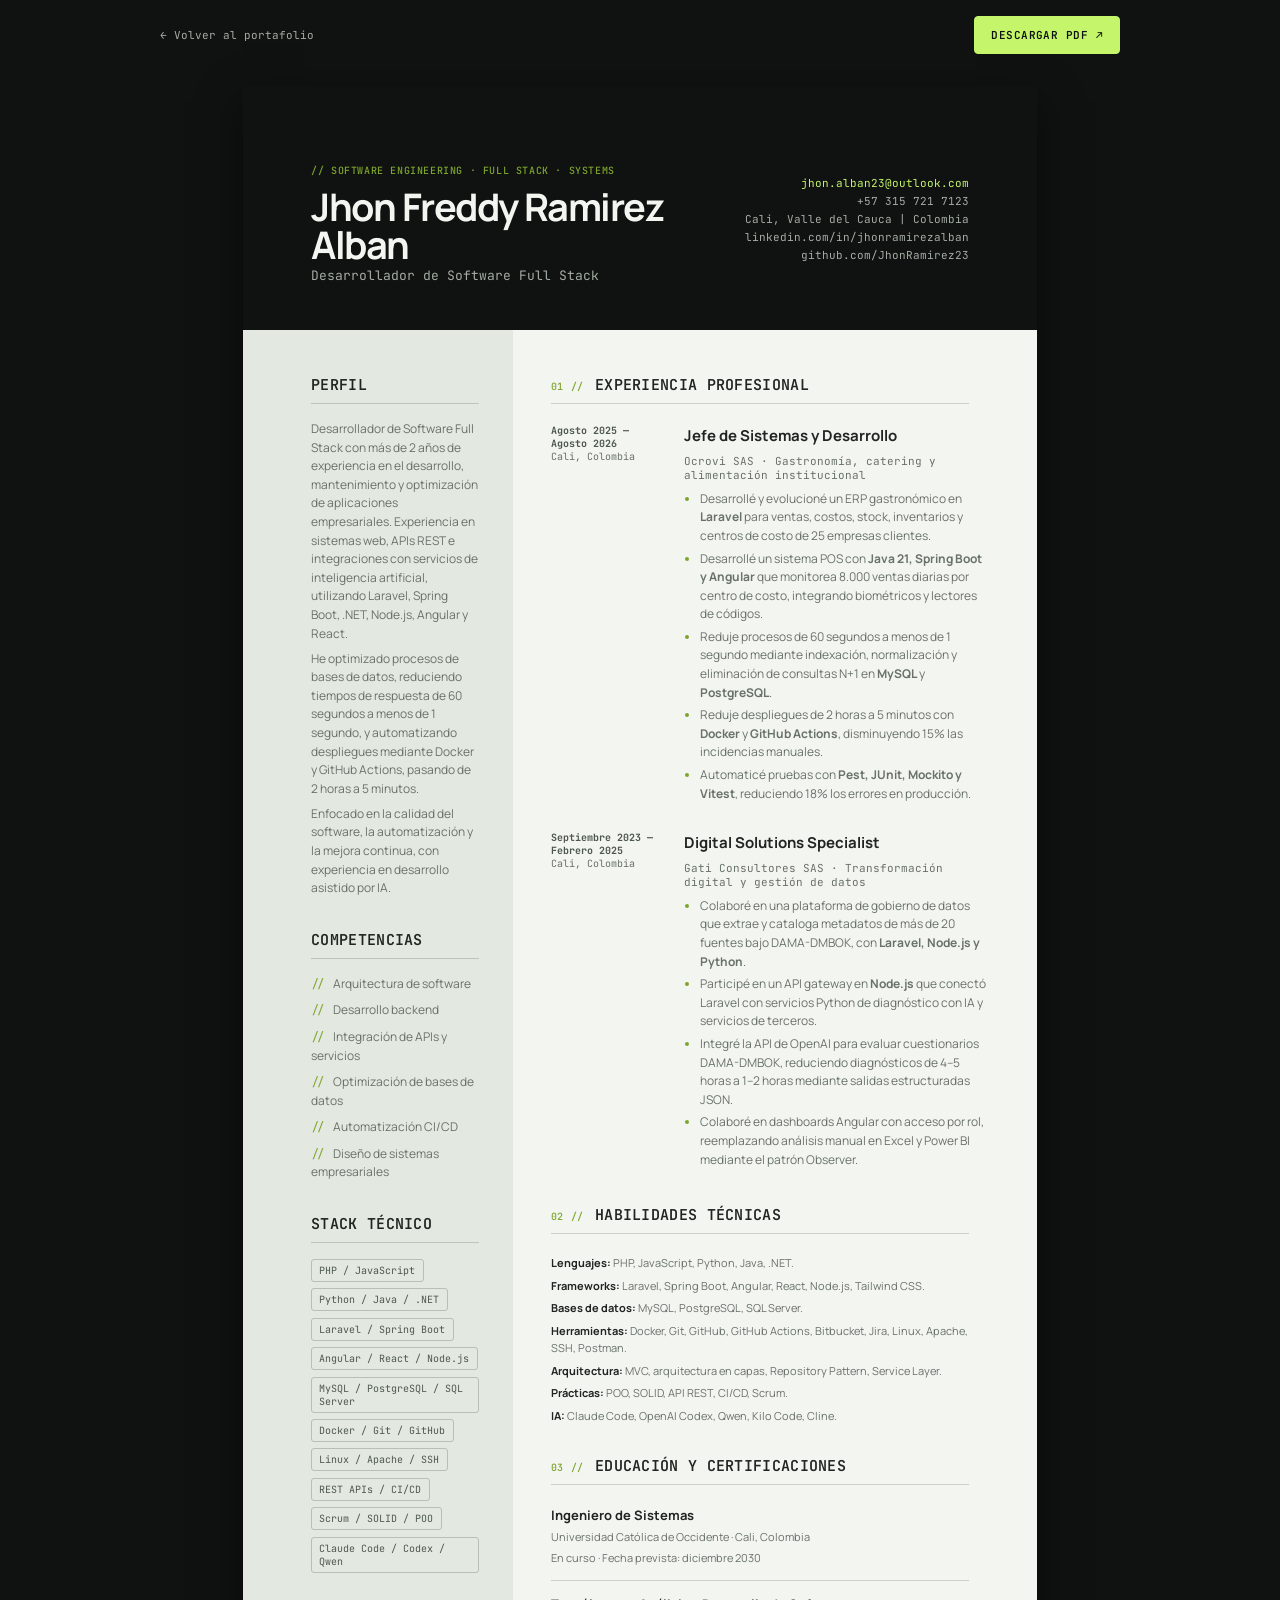
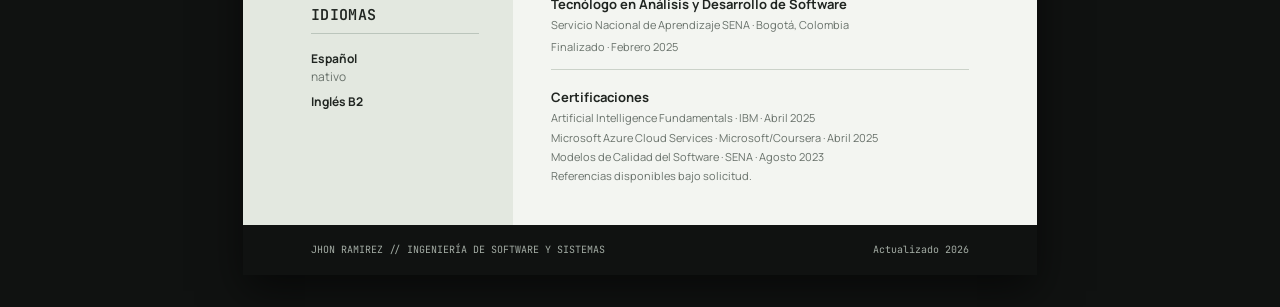
==== hv/index.html @ 140bf8d4 "feature: carga de los archivos con el perfil organizado" ====
<!doctype html>
<html lang="es">
<head>
  <meta charset="utf-8">
  <meta name="viewport" content="width=device-width, initial-scale=1">
  <meta name="description" content="Hoja de vida de Jhon Ramirez, desarrollador de software y especialista backend.">
  <title>Jhon Freddy Ramirez Alban // Hoja de vida</title>
  <link rel="preconnect" href="https://fonts.googleapis.com">
  <link rel="preconnect" href="https://fonts.gstatic.com" crossorigin>
  <link href="https://fonts.googleapis.com/css2?family=JetBrains+Mono:wght@400;500;600&family=Manrope:wght@400;500;600;700&display=swap" rel="stylesheet">
  <link rel="stylesheet" href="./style.css">
</head>
<body>
  <div class="print-toolbar" role="toolbar" aria-label="Acciones de documento">
    <a href="../index.html">← Volver al portafolio</a>
    <button id="print-cv" type="button">Descargar PDF <span aria-hidden="true">↗</span></button>
  </div>

  <main class="resume" id="resume">
    <header class="resume__header">
      <div>
        <p class="eyebrow">// SOFTWARE ENGINEERING · FULL STACK · SYSTEMS</p>
        <h1>Jhon Freddy Ramirez Alban</h1>
        <p class="role">Desarrollador de Software Full Stack</p>
      </div>
      <div class="contact-block">
        <a href="mailto:jhon.alban23@outlook.com">jhon.alban23@outlook.com</a>
        <a href="tel:+573157217123">+57 315 721 7123</a>
        <span>Cali, Valle del Cauca | Colombia</span>
        <a href="https://www.linkedin.com/in/jhonramirezalban" target="_blank" rel="noopener noreferrer">linkedin.com/in/jhonramirezalban</a>
        <a href="https://github.com/JhonRamirez23" target="_blank" rel="noopener noreferrer">github.com/JhonRamirez23</a>
      </div>
    </header>

    <div class="resume__body">
      <aside class="resume__rail">
        <section class="resume-section">
          <h2>Perfil</h2>
          <p>Desarrollador de Software Full Stack con más de 2 años de experiencia en el desarrollo, mantenimiento y optimización de aplicaciones empresariales. Experiencia en sistemas web, APIs REST e integraciones con servicios de inteligencia artificial, utilizando Laravel, Spring Boot, .NET, Node.js, Angular y React.</p>
          <p>He optimizado procesos de bases de datos, reduciendo tiempos de respuesta de 60 segundos a menos de 1 segundo, y automatizando despliegues mediante Docker y GitHub Actions, pasando de 2 horas a 5 minutos.</p>
          <p>Enfocado en la calidad del software, la automatización y la mejora continua, con experiencia en desarrollo asistido por IA.</p>
        </section>
        <section class="resume-section">
          <h2>Competencias</h2>
          <ul class="skill-list">
            <li>Arquitectura de software</li>
            <li>Desarrollo backend</li>
            <li>Integración de APIs y servicios</li>
            <li>Optimización de bases de datos</li>
            <li>Automatización CI/CD</li>
            <li>Diseño de sistemas empresariales</li>
          </ul>
        </section>
        <section class="resume-section">
          <h2>Stack técnico</h2>
          <div class="stack"><span>PHP / JavaScript</span><span>Python / Java / .NET</span><span>Laravel / Spring Boot</span><span>Angular / React / Node.js</span><span>MySQL / PostgreSQL / SQL Server</span><span>Docker / Git / GitHub</span><span>Linux / Apache / SSH</span><span>REST APIs / CI/CD</span><span>Scrum / SOLID / POO</span><span>Claude Code / Codex / Qwen</span></div>
        </section>
        <section class="resume-section">
          <h2>Idiomas</h2>
          <p><strong>Español</strong><br> nativo</p>
          <p><strong>Inglés B2</strong></p>
        </section>
      </aside>

      <div class="resume__content">
        <section class="resume-section">
          <div class="section-title"><span>01 //</span><h2>Experiencia profesional</h2></div>
          <article class="experience">
            <div class="experience__meta"><strong>Agosto 2025 — Agosto 2026</strong><span>Cali, Colombia</span></div>
            <div><h3>Jefe de Sistemas y Desarrollo</h3><p class="company">Ocrovi SAS · Gastronomía, catering y alimentación institucional</p><ul><li>Desarrollé y evolucioné un ERP gastronómico en <strong>Laravel</strong> para ventas, costos, stock, inventarios y centros de costo de 25 empresas clientes.</li><li>Desarrollé un sistema POS con <strong>Java 21, Spring Boot y Angular</strong> que monitorea 8.000 ventas diarias por centro de costo, integrando biométricos y lectores de códigos.</li><li>Reduje procesos de 60 segundos a menos de 1 segundo mediante indexación, normalización y eliminación de consultas N+1 en <strong>MySQL</strong> y <strong>PostgreSQL</strong>.</li><li>Reduje despliegues de 2 horas a 5 minutos con <strong>Docker</strong> y <strong>GitHub Actions</strong>, disminuyendo 15% las incidencias manuales.</li><li>Automaticé pruebas con <strong>Pest, JUnit, Mockito y Vitest</strong>, reduciendo 18% los errores en producción.</li></ul></div>
          </article>
          <article class="experience">
            <div class="experience__meta"><strong>Septiembre 2023 — Febrero 2025</strong><span>Cali, Colombia</span></div>
            <div><h3>Digital Solutions Specialist</h3><p class="company">Gati Consultores SAS · Transformación digital y gestión de datos</p><ul><li>Colaboré en una plataforma de gobierno de datos que extrae y cataloga metadatos de más de 20 fuentes bajo DAMA-DMBOK, con <strong>Laravel, Node.js y Python</strong>.</li><li>Participé en un API gateway en <strong>Node.js</strong> que conectó Laravel con servicios Python de diagnóstico con IA y servicios de terceros.</li><li>Integré la API de OpenAI para evaluar cuestionarios DAMA-DMBOK, reduciendo diagnósticos de 4–5 horas a 1–2 horas mediante salidas estructuradas JSON.</li><li>Colaboré en dashboards Angular con acceso por rol, reemplazando análisis manual en Excel y Power BI mediante el patrón Observer.</li></ul></div>
          </article>
        </section>

        <section class="resume-section">
          <div class="section-title"><span>02 //</span><h2>Habilidades técnicas</h2></div>
          <div class="technical-list"><p><strong>Lenguajes:</strong> PHP, JavaScript, Python, Java, .NET.</p><p><strong>Frameworks:</strong> Laravel, Spring Boot, Angular, React, Node.js, Tailwind CSS.</p><p><strong>Bases de datos:</strong> MySQL, PostgreSQL, SQL Server.</p><p><strong>Herramientas:</strong> Docker, Git, GitHub, GitHub Actions, Bitbucket, Jira, Linux, Apache, SSH, Postman.</p><p><strong>Arquitectura:</strong> MVC, arquitectura en capas, Repository Pattern, Service Layer.</p><p><strong>Prácticas:</strong> POO, SOLID, API REST, CI/CD, Scrum.</p><p><strong>IA:</strong> Claude Code, OpenAI Codex, Qwen, Kilo Code, Cline.</p></div>
        </section>

        <section class="resume-section education">
          <div class="section-title"><span>03 //</span><h2>Educación y certificaciones</h2></div>
          <div class="education-item"><h3>Ingeniero de Sistemas</h3><p>Universidad Católica de Occidente · Cali, Colombia</p><span>En curso · Fecha prevista: diciembre 2030</span></div>
          <div class="education-item"><h3>Tecnólogo en Análisis y Desarrollo de Software</h3><p>Servicio Nacional de Aprendizaje SENA · Bogotá, Colombia</p><span>Finalizado · Febrero 2025</span></div>
          <div class="certifications"><h3>Certificaciones</h3><p>Artificial Intelligence Fundamentals · IBM · Abril 2025</p><p>Microsoft Azure Cloud Services · Microsoft/Coursera · Abril 2025</p><p>Modelos de Calidad del Software · SENA · Agosto 2023</p><p class="references">Referencias disponibles bajo solicitud.</p></div>
        </section>
      </div>
    </div>

    <footer class="resume__footer"><span>JHON RAMIREZ // INGENIERÍA DE SOFTWARE Y SISTEMAS</span><span>Actualizado 2026</span></footer>
  </main>
  <script src="./script.js"></script>
</body>
</html>
---- hv/style.css ----
:root {
  --bg: #101211;
  --paper: #f3f5f1;
  --ink: #202521;
  --muted: #68716a;
  --accent: #c4f56a;
  --line: #cbd2c9;
  --dark-line: #303630;
  --sans: "Manrope", sans-serif;
  --mono: "JetBrains Mono", monospace;
}
* {
  box-sizing: border-box;
}
html {
  background: var(--bg);
}
body {
  margin: 0;
  color: var(--ink);
  font: 13px/1.55 var(--sans);
}
a {
  color: inherit;
  text-decoration: none;
}
.print-toolbar {
  width: min(100% - 2rem, 960px);
  margin: 1rem auto;
  display: flex;
  justify-content: space-between;
  align-items: center;
  color: #a4ada5;
  font: 11px var(--mono);
}
.print-toolbar a:hover {
  color: var(--accent);
}
.print-toolbar button {
  padding: 0.7rem 1rem;
  border: 1px solid var(--accent);
  border-radius: 4px;
  background: var(--accent);
  color: #101211;
  cursor: pointer;
  font: 600 11px var(--mono);
  text-transform: uppercase;
  letter-spacing: 0.04em;
}
.resume {
  width: 210mm;
  min-height: 297mm;
  margin: 2rem auto;
  background: var(--paper);
  box-shadow: 0 16px 40px #0008;
}
.resume__header {
  display: flex;
  justify-content: space-between;
  gap: 2rem;
  padding: 18mm 18mm 12mm;
  background: var(--bg);
  color: var(--paper);
}
.eyebrow,
.section-title > span {
  color: #7da52d;
  font: 500 10px var(--mono);
  letter-spacing: 0.06em;
  text-transform: uppercase;
}
.resume h1 {
  margin: 0.5rem 0 0.25rem;
  font-size: 38px;
  line-height: 1;
  letter-spacing: -0.04em;
}
.role {
  margin: 0;
  color: #a4ada5;
  font: 13px var(--mono);
}
.contact-block {
  display: flex;
  flex-direction: column;
  align-items: flex-end;
  justify-content: center;
  gap: 0.25rem;
  color: #a4ada5;
  font: 11px var(--mono);
  text-align: right;
}
.contact-block a:first-child {
  color: var(--accent);
}
.resume__body {
  display: grid;
  grid-template-columns: 34% 66%;
}
.resume__rail {
  padding: 12mm 9mm 10mm 18mm;
  background: #e3e8e0;
}
.resume__content {
  padding: 12mm 18mm 10mm 10mm;
}
.resume-section {
  margin-bottom: 2rem;
}
.resume-section:last-child {
  margin-bottom: 0;
}
.resume-section h2 {
  margin: 0 0 1rem;
  color: var(--ink);
  font: 600 15px var(--mono);
  text-transform: uppercase;
  letter-spacing: 0.02em;
}
.resume__rail h2 {
  padding-bottom: 0.5rem;
  border-bottom: 1px solid #bbc5bc;
}
.resume-section p {
  margin: 0.4rem 0;
  color: var(--muted);
}
.skill-list {
  display: grid;
  gap: 0.5rem;
  padding: 0;
  margin: 0;
  list-style: none;
  color: var(--muted);
  font-size: 12px;
}
.skill-list li:before {
  content: "//";
  margin-right: 0.5rem;
  color: #7da52d;
  font-family: var(--mono);
}
.stack {
  display: flex;
  flex-wrap: wrap;
  gap: 0.4rem;
}
.stack span {
  padding: 0.25rem 0.45rem;
  border: 1px solid #b6c0b7;
  border-radius: 3px;
  color: #4d574f;
  font: 10px var(--mono);
}
.resume__rail p {
  font-size: 12px;
}
.resume__rail strong {
  color: var(--ink);
}
.section-title {
  display: flex;
  align-items: baseline;
  gap: 0.7rem;
  margin-bottom: 1.25rem;
  padding-bottom: 0.5rem;
  border-bottom: 1px solid var(--line);
}
.section-title h2 {
  margin: 0;
}
.section-title > span {
  color: #7da52d;
}
.experience {
  display: grid;
  grid-template-columns: 27% 73%;
  gap: 1.25rem;
  margin-bottom: 1.5rem;
}
.experience__meta {
  display: flex;
  flex-direction: column;
  color: var(--muted);
  font: 10px var(--mono);
}
.experience__meta strong {
  color: #4d574f;
}
.experience h3,
.project h3 {
  margin: 0 0 0.25rem;
  font-size: 15px;
}
.company {
  margin: 0 0 0.5rem;
  color: #7da52d;
  font: 11px var(--mono);
}
.experience ul {
  margin: 0.5rem 0 0;
  padding-left: 1rem;
  color: var(--muted);
  font-size: 12px;
}
.experience li {
  margin-bottom: 0.25rem;
}
.experience li::marker {
  color: #7da52d;
}
.project {
  padding: 0.8rem 0;
  border-bottom: 1px solid var(--line);
}
.project:first-of-type {
  padding-top: 0;
}
.project h3 span {
  float: right;
  color: #7da52d;
  font: 10px var(--mono);
  font-weight: 400;
}
.project p {
  margin: 0;
  color: var(--muted);
  font-size: 12px;
}
.education p {
  max-width: 580px;
}
.resume__footer {
  display: flex;
  justify-content: space-between;
  padding: 5mm 18mm;
  background: var(--bg);
  color: #a4ada5;
  font: 10px var(--mono);
}
@media (max-width: 800px) {
  .print-toolbar {
    margin: 1rem;
  }
  .resume {
    width: 100%;
    min-height: auto;
    margin: 0;
    box-shadow: none;
  }
  .resume__header {
    padding: 2rem 1.25rem;
    flex-direction: column;
  }
  .contact-block {
    align-items: flex-start;
    text-align: left;
  }
  .resume__body {
    display: block;
  }
  .resume__rail,
  .resume__content {
    padding: 2rem 1.25rem;
  }
  .resume__footer {
    padding: 1.25rem;
    gap: 1rem;
    flex-direction: column;
  }
  .project h3 span {
    float: none;
    display: block;
    margin-top: 0.25rem;
  }
  .experience {
    grid-template-columns: 1fr;
    gap: 0.25rem;
  }
}
@media print {
  html,
  body {
    background: #fff;
  }
  .print-toolbar {
    display: none;
  }
  .resume {
    width: 210mm;
    min-height: 297mm;
    margin: 0;
    box-shadow: none;
  }
  .resume__header {
    -webkit-print-color-adjust: exact;
    print-color-adjust: exact;
  }
  .resume__rail,
  .resume__header,
  .resume__footer {
    -webkit-print-color-adjust: exact;
    print-color-adjust: exact;
  }
  @page {
    size: A4;
    margin: 0;
  }
}
.technical-list p {
  margin: 0.35rem 0;
  font-size: 11px;
}
.technical-list strong {
  color: var(--ink);
}
.education-item {
  padding-bottom: 0.8rem;
  margin-bottom: 0.8rem;
  border-bottom: 1px solid var(--line);
}
.education-item h3,
.certifications h3 {
  margin: 0;
  font-size: 13px;
}
.education-item p,
.education-item span,
.certifications p {
  margin: 0.15rem 0;
  color: var(--muted);
  font-size: 11px;
}
.certifications {
  padding-top: 0.25rem;
}
@media print {
  body {
    font-size: 11px;
  }
  .resume__header {
    padding-top: 13mm;
    padding-bottom: 8mm;
  }
  .resume__rail,
  .resume__content {
    padding-top: 8mm;
    padding-bottom: 6mm;
  }
  .resume-section {
    margin-bottom: 1.25rem;
  }
  .resume__rail p,
  .experience ul,
  .project p {
    font-size: 10px;
  }
  .experience {
    margin-bottom: 1rem;
  }
  .experience li {
    margin-bottom: 0.1rem;
  }
  .resume__footer {
    padding-block: 3mm;
  }
}
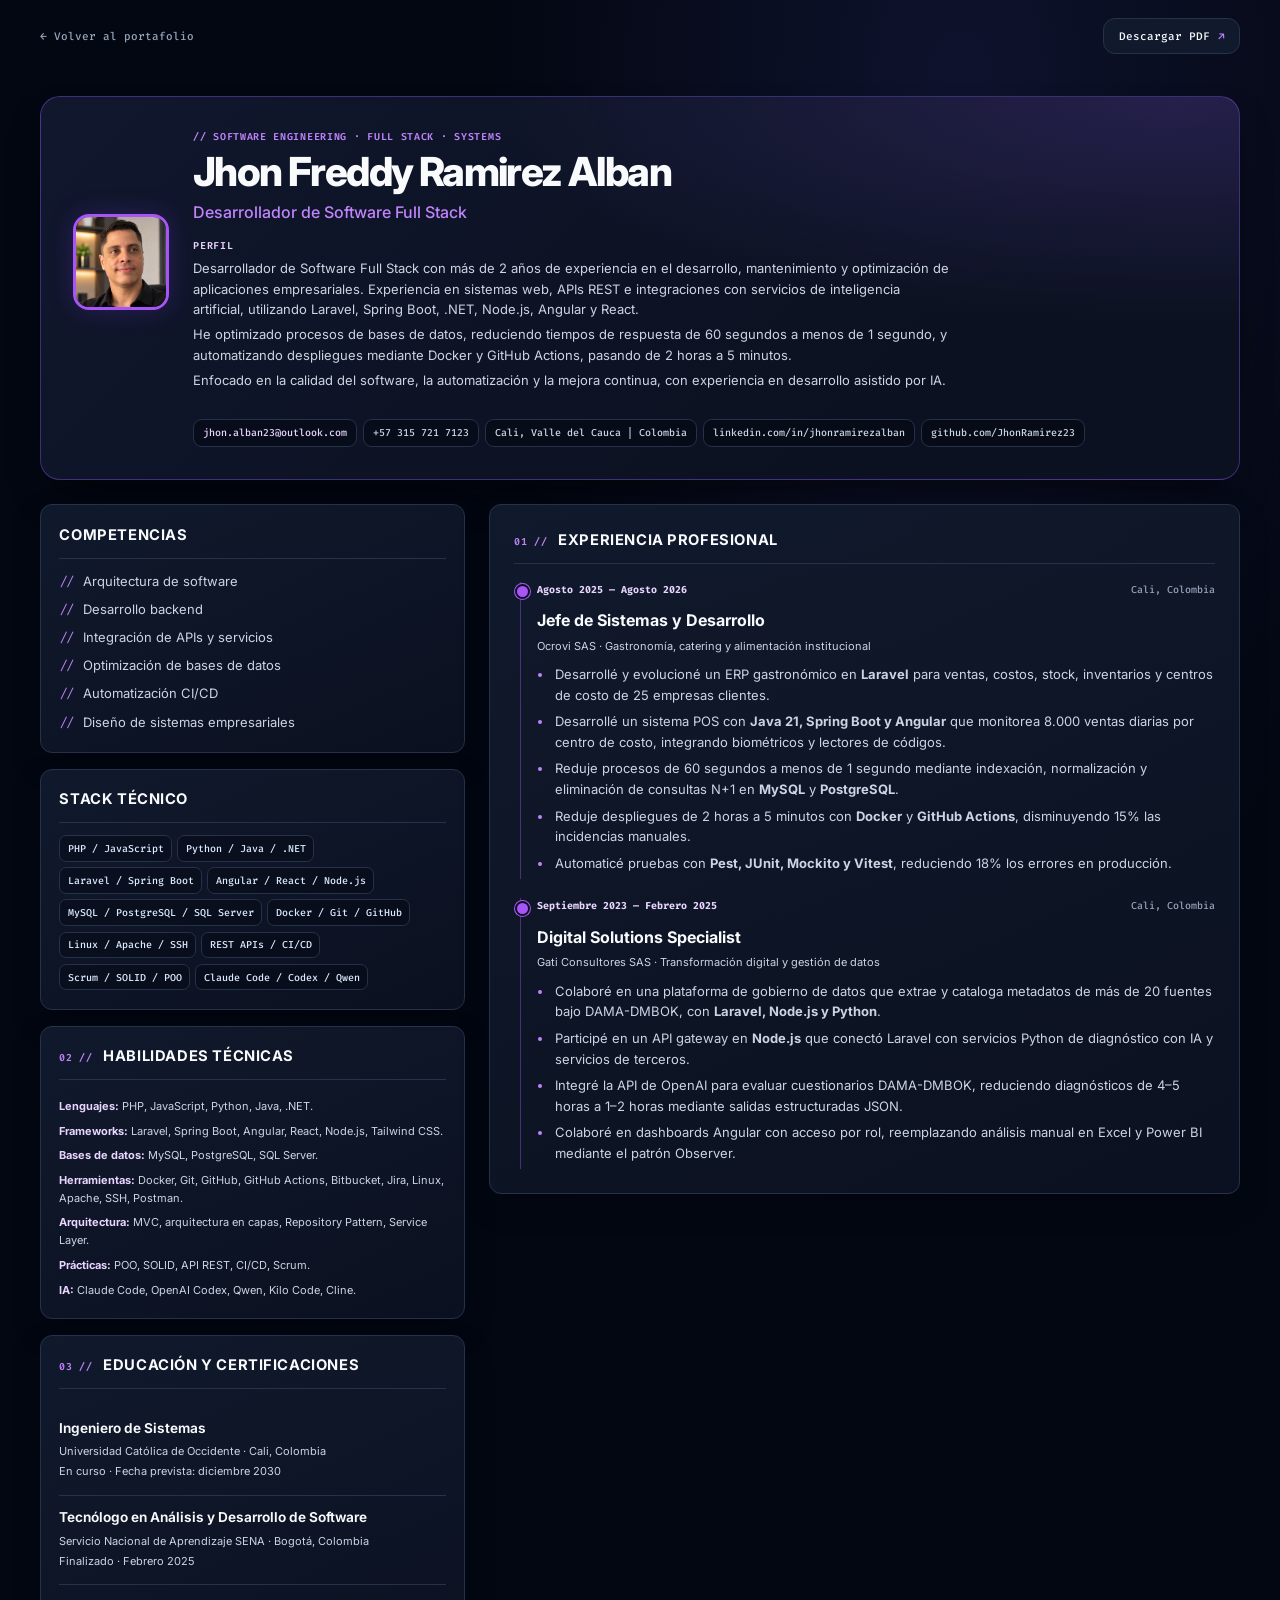
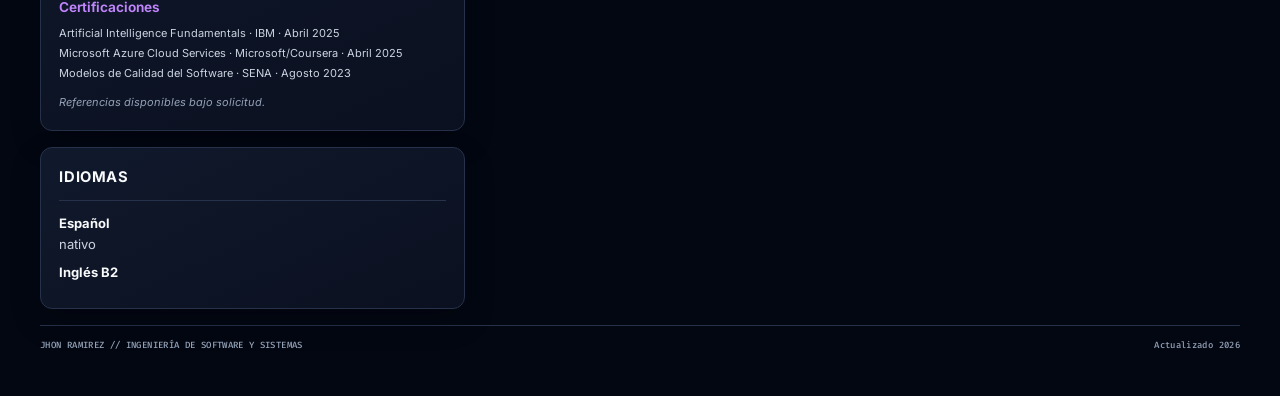
==== commit 8a7c517d: "feature: ajuste visual" ====
--- a/hv/index.html
+++ b/hv/index.html
@@ -7,7 +7,7 @@
   <title>Jhon Freddy Ramirez Alban // Hoja de vida</title>
   <link rel="preconnect" href="https://fonts.googleapis.com">
   <link rel="preconnect" href="https://fonts.gstatic.com" crossorigin>
-  <link href="https://fonts.googleapis.com/css2?family=JetBrains+Mono:wght@400;500;600&family=Manrope:wght@400;500;600;700&display=swap" rel="stylesheet">
+  <link href="https://fonts.googleapis.com/css2?family=Fira+Code:wght@400;500;600&family=Inter:wght@400;500;600;700;800&display=swap" rel="stylesheet">
   <link rel="stylesheet" href="./style.css">
 </head>
 <body>
@@ -18,10 +18,17 @@
 
   <main class="resume" id="resume">
     <header class="resume__header">
-      <div>
+      <img class="resume__avatar" src="../img/foto_web.png" alt="Foto de perfil de Jhon Ramirez">
+      <div class="resume__intro">
         <p class="eyebrow">// SOFTWARE ENGINEERING · FULL STACK · SYSTEMS</p>
         <h1>Jhon Freddy Ramirez Alban</h1>
         <p class="role">Desarrollador de Software Full Stack</p>
+        <h2 class="resume-section__label">Perfil</h2>
+        <div class="resume__profile-copy">
+          <p>Desarrollador de Software Full Stack con más de 2 años de experiencia en el desarrollo, mantenimiento y optimización de aplicaciones empresariales. Experiencia en sistemas web, APIs REST e integraciones con servicios de inteligencia artificial, utilizando Laravel, Spring Boot, .NET, Node.js, Angular y React.</p>
+          <p>He optimizado procesos de bases de datos, reduciendo tiempos de respuesta de 60 segundos a menos de 1 segundo, y automatizando despliegues mediante Docker y GitHub Actions, pasando de 2 horas a 5 minutos.</p>
+          <p>Enfocado en la calidad del software, la automatización y la mejora continua, con experiencia en desarrollo asistido por IA.</p>
+        </div>
       </div>
       <div class="contact-block">
         <a href="mailto:jhon.alban23@outlook.com">jhon.alban23@outlook.com</a>
@@ -34,12 +41,6 @@
 
     <div class="resume__body">
       <aside class="resume__rail">
-        <section class="resume-section">
-          <h2>Perfil</h2>
-          <p>Desarrollador de Software Full Stack con más de 2 años de experiencia en el desarrollo, mantenimiento y optimización de aplicaciones empresariales. Experiencia en sistemas web, APIs REST e integraciones con servicios de inteligencia artificial, utilizando Laravel, Spring Boot, .NET, Node.js, Angular y React.</p>
-          <p>He optimizado procesos de bases de datos, reduciendo tiempos de respuesta de 60 segundos a menos de 1 segundo, y automatizando despliegues mediante Docker y GitHub Actions, pasando de 2 horas a 5 minutos.</p>
-          <p>Enfocado en la calidad del software, la automatización y la mejora continua, con experiencia en desarrollo asistido por IA.</p>
-        </section>
         <section class="resume-section">
           <h2>Competencias</h2>
           <ul class="skill-list">
@@ -54,6 +55,16 @@
         <section class="resume-section">
           <h2>Stack técnico</h2>
           <div class="stack"><span>PHP / JavaScript</span><span>Python / Java / .NET</span><span>Laravel / Spring Boot</span><span>Angular / React / Node.js</span><span>MySQL / PostgreSQL / SQL Server</span><span>Docker / Git / GitHub</span><span>Linux / Apache / SSH</span><span>REST APIs / CI/CD</span><span>Scrum / SOLID / POO</span><span>Claude Code / Codex / Qwen</span></div>
+        </section>
+        <section class="resume-section">
+          <div class="section-title"><span>02 //</span><h2>Habilidades técnicas</h2></div>
+          <div class="technical-list"><p><strong>Lenguajes:</strong> PHP, JavaScript, Python, Java, .NET.</p><p><strong>Frameworks:</strong> Laravel, Spring Boot, Angular, React, Node.js, Tailwind CSS.</p><p><strong>Bases de datos:</strong> MySQL, PostgreSQL, SQL Server.</p><p><strong>Herramientas:</strong> Docker, Git, GitHub, GitHub Actions, Bitbucket, Jira, Linux, Apache, SSH, Postman.</p><p><strong>Arquitectura:</strong> MVC, arquitectura en capas, Repository Pattern, Service Layer.</p><p><strong>Prácticas:</strong> POO, SOLID, API REST, CI/CD, Scrum.</p><p><strong>IA:</strong> Claude Code, OpenAI Codex, Qwen, Kilo Code, Cline.</p></div>
+        </section>
+        <section class="resume-section education">
+          <div class="section-title"><span>03 //</span><h2>Educación y certificaciones</h2></div>
+          <div class="education-item"><h3>Ingeniero de Sistemas</h3><p>Universidad Católica de Occidente · Cali, Colombia</p><span>En curso · Fecha prevista: diciembre 2030</span></div>
+          <div class="education-item"><h3>Tecnólogo en Análisis y Desarrollo de Software</h3><p>Servicio Nacional de Aprendizaje SENA · Bogotá, Colombia</p><span>Finalizado · Febrero 2025</span></div>
+          <div class="certifications"><h3>Certificaciones</h3><p>Artificial Intelligence Fundamentals · IBM · Abril 2025</p><p>Microsoft Azure Cloud Services · Microsoft/Coursera · Abril 2025</p><p>Modelos de Calidad del Software · SENA · Agosto 2023</p><p class="references">Referencias disponibles bajo solicitud.</p></div>
         </section>
         <section class="resume-section">
           <h2>Idiomas</h2>
@@ -75,17 +86,6 @@
           </article>
         </section>
 
-        <section class="resume-section">
-          <div class="section-title"><span>02 //</span><h2>Habilidades técnicas</h2></div>
-          <div class="technical-list"><p><strong>Lenguajes:</strong> PHP, JavaScript, Python, Java, .NET.</p><p><strong>Frameworks:</strong> Laravel, Spring Boot, Angular, React, Node.js, Tailwind CSS.</p><p><strong>Bases de datos:</strong> MySQL, PostgreSQL, SQL Server.</p><p><strong>Herramientas:</strong> Docker, Git, GitHub, GitHub Actions, Bitbucket, Jira, Linux, Apache, SSH, Postman.</p><p><strong>Arquitectura:</strong> MVC, arquitectura en capas, Repository Pattern, Service Layer.</p><p><strong>Prácticas:</strong> POO, SOLID, API REST, CI/CD, Scrum.</p><p><strong>IA:</strong> Claude Code, OpenAI Codex, Qwen, Kilo Code, Cline.</p></div>
-        </section>
-
-        <section class="resume-section education">
-          <div class="section-title"><span>03 //</span><h2>Educación y certificaciones</h2></div>
-          <div class="education-item"><h3>Ingeniero de Sistemas</h3><p>Universidad Católica de Occidente · Cali, Colombia</p><span>En curso · Fecha prevista: diciembre 2030</span></div>
-          <div class="education-item"><h3>Tecnólogo en Análisis y Desarrollo de Software</h3><p>Servicio Nacional de Aprendizaje SENA · Bogotá, Colombia</p><span>Finalizado · Febrero 2025</span></div>
-          <div class="certifications"><h3>Certificaciones</h3><p>Artificial Intelligence Fundamentals · IBM · Abril 2025</p><p>Microsoft Azure Cloud Services · Microsoft/Coursera · Abril 2025</p><p>Modelos de Calidad del Software · SENA · Agosto 2023</p><p class="references">Referencias disponibles bajo solicitud.</p></div>
-        </section>
       </div>
     </div>
 
--- a/hv/style.css
+++ b/hv/style.css
@@ -1,367 +1,349 @@
 :root {
-  --bg: #101211;
-  --paper: #f3f5f1;
-  --ink: #202521;
-  --muted: #68716a;
-  --accent: #c4f56a;
-  --line: #cbd2c9;
-  --dark-line: #303630;
-  --sans: "Manrope", sans-serif;
-  --mono: "JetBrains Mono", monospace;
-}
-* {
-  box-sizing: border-box;
-}
-html {
-  background: var(--bg);
-}
+  color-scheme: dark;
+  --cv-bg: #030712;
+  --cv-surface: #0b1120;
+  --cv-surface-soft: #111a2d;
+  --cv-border: #26324a;
+  --cv-border-accent: rgba(139, 92, 246, .38);
+  --cv-text: #f8fafc;
+  --cv-muted: #cbd5e1;
+  --cv-subtle: #94a3b8;
+  --cv-purple: #a855f7;
+  --cv-purple-light: #c084fc;
+  --cv-indigo: #6366f1;
+  --cv-green: #10b981;
+  --cv-font: "Inter", system-ui, sans-serif;
+  --cv-mono: "Fira Code", ui-monospace, monospace;
+  --cv-space-1: .5rem;
+  --cv-space-2: 1rem;
+  --cv-space-3: 1.5rem;
+  --cv-space-4: 2rem;
+  --cv-radius: .75rem;
+  --cv-shadow: 0 20px 40px -15px rgba(0, 0, 0, .7);
+}
+* { box-sizing: border-box; }
+html { min-width: 320px; background: var(--cv-bg); scroll-behavior: smooth; }
 body {
   margin: 0;
-  color: var(--ink);
-  font: 13px/1.55 var(--sans);
-}
-a {
-  color: inherit;
-  text-decoration: none;
+  min-height: 100vh;
+  background:
+    radial-gradient(ellipse at 75% 5%, rgba(99, 102, 241, .12), transparent 35%),
+    var(--cv-bg);
+  color: var(--cv-text);
+  font: 400 13px/1.6 var(--cv-font);
+}
+a { color: inherit; text-decoration: none; }
+a:focus-visible, button:focus-visible {
+  outline: 2px solid var(--cv-purple-light);
+  outline-offset: 3px;
 }
 .print-toolbar {
-  width: min(100% - 2rem, 960px);
-  margin: 1rem auto;
-  display: flex;
+  width: min(calc(100% - 2rem), 1200px);
+  min-height: 4rem;
+  margin-inline: auto;
+  display: flex;
+  align-items: center;
   justify-content: space-between;
+  gap: var(--cv-space-2);
+  color: var(--cv-subtle);
+  font: 500 11px var(--cv-mono);
+}
+.print-toolbar a { transition: color .2s ease-in-out; }
+.print-toolbar a:hover { color: var(--cv-purple-light); }
+.print-toolbar button {
+  display: inline-flex;
   align-items: center;
-  color: #a4ada5;
-  font: 11px var(--mono);
-}
-.print-toolbar a:hover {
-  color: var(--accent);
-}
-.print-toolbar button {
-  padding: 0.7rem 1rem;
-  border: 1px solid var(--accent);
-  border-radius: 4px;
-  background: var(--accent);
-  color: #101211;
+  gap: .5rem;
+  padding: .6rem .9rem;
+  border: 1px solid var(--cv-border);
+  border-radius: var(--cv-radius);
+  background: var(--cv-surface-soft);
+  color: var(--cv-text);
   cursor: pointer;
-  font: 600 11px var(--mono);
+  font: 500 11px var(--cv-mono);
+  transition: border-color .2s ease-in-out, background .2s ease-in-out;
+}
+.print-toolbar button:hover {
+  border-color: var(--cv-border-accent);
+  background: #1b2140;
+}
+.print-toolbar button span { color: var(--cv-purple-light); }
+.resume {
+  width: min(calc(100% - 2rem), 1200px);
+  margin: 1rem auto 2rem;
+}
+.resume__header {
+  display: grid;
+  grid-template-columns: 1fr;
+  align-items: center;
+  gap: var(--cv-space-2);
+  padding: var(--cv-space-3);
+  overflow: hidden;
+  border: 1px solid var(--cv-border-accent);
+  border-radius: 1.25rem;
+  background:
+    radial-gradient(ellipse at 95% 0%, rgba(139, 92, 246, .2), transparent 42%),
+    linear-gradient(135deg, #11172d, var(--cv-surface) 75%);
+  box-shadow: var(--cv-shadow);
+}
+.resume__avatar {
+  width: 5rem;
+  height: 5rem;
+  aspect-ratio: 1;
+  display: grid;
+  place-items: center;
+  border: 3px solid var(--cv-purple);
+  border-radius: 1rem;
+  background: linear-gradient(145deg, #171d3b, #090e1d);
+  box-shadow: 0 0 25px rgba(124, 58, 237, .25);
+  color: var(--cv-purple-light);
+  font: 600 1.25rem var(--cv-mono);
+  object-fit: cover;
+  object-position: center 30%;
+}
+.resume__intro { min-width: 0; }
+.eyebrow, .section-title > span {
+  color: var(--cv-purple-light);
+  font: 600 10px/1.5 var(--cv-mono);
+  letter-spacing: .07em;
   text-transform: uppercase;
-  letter-spacing: 0.04em;
-}
-.resume {
-  width: 210mm;
-  min-height: 297mm;
-  margin: 2rem auto;
-  background: var(--paper);
-  box-shadow: 0 16px 40px #0008;
-}
-.resume__header {
-  display: flex;
+}
+.eyebrow { margin: 0 0 .4rem; }
+.resume h1 {
+  margin: 0;
+  color: var(--cv-text);
+  font-size: clamp(1.8rem, 4vw, 2.5rem);
+  font-weight: 800;
+  line-height: 1.08;
+  letter-spacing: -.04em;
+}
+.role {
+  margin: .4rem 0 .75rem;
+  color: var(--cv-purple-light);
+  font-size: 1rem;
+  font-weight: 500;
+}
+.resume-section__label {
+  margin: .85rem 0 .35rem;
+  color: #e9d5ff;
+  font: 600 10px var(--cv-mono);
+  letter-spacing: .08em;
+  text-transform: uppercase;
+}
+.resume__profile-copy { max-width: 760px; color: var(--cv-muted); }
+.resume__profile-copy p { margin: .25rem 0; }
+.contact-block {
+  display: flex;
+  flex-wrap: wrap;
+  align-items: center;
+  gap: .4rem;
+  color: var(--cv-muted);
+  font: 500 10px/1.4 var(--cv-mono);
+}
+.contact-block a, .contact-block span {
+  max-width: 100%;
+  padding: .4rem .55rem;
+  overflow-wrap: anywhere;
+  border: 1px solid var(--cv-border);
+  border-radius: .55rem;
+  background: rgba(3, 7, 18, .55);
+}
+.contact-block a { transition: border-color .2s ease-in-out, color .2s ease-in-out; }
+.contact-block a:hover { border-color: var(--cv-border-accent); color: var(--cv-purple-light); }
+.contact-block a:first-child { color: #e9d5ff; }
+.resume__body {
+  display: grid;
+  grid-template-columns: 1fr;
+  align-items: start;
+  gap: var(--cv-space-2);
+  margin-top: var(--cv-space-2);
+}
+.resume__rail, .resume__content { min-width: 0; }
+.resume__rail, .resume__content { display: grid; gap: var(--cv-space-2); align-content: start; }
+.resume-section {
+  min-width: 0;
+  padding: 1.15rem;
+  border: 1px solid var(--cv-border);
+  border-radius: var(--cv-radius);
+  background: linear-gradient(155deg, rgba(17, 26, 45, .96), rgba(11, 17, 32, .96));
+  box-shadow: 0 12px 30px rgba(0, 0, 0, .22);
+}
+.resume-section h2 {
+  margin: 0;
+  color: var(--cv-text);
+  font-size: .92rem;
+  font-weight: 700;
+  letter-spacing: .04em;
+  text-transform: uppercase;
+}
+.resume-section > h2 {
+  margin-bottom: .75rem;
+  padding-bottom: .65rem;
+  border-bottom: 1px solid var(--cv-border);
+}
+.resume-section p { color: var(--cv-muted); }
+.resume-section p:last-child { margin-bottom: 0; }
+.skill-list {
+  display: grid;
+  gap: .4rem;
+  margin: 0;
+  padding: 0;
+  list-style: none;
+  color: var(--cv-muted);
+}
+.skill-list li::before {
+  margin-right: .45rem;
+  color: var(--cv-purple-light);
+  content: "//";
+  font-family: var(--cv-mono);
+}
+.stack { display: flex; flex-wrap: wrap; gap: .35rem; }
+.stack span {
+  padding: .3rem .45rem;
+  border: 1px solid var(--cv-border);
+  border-radius: .45rem;
+  background: rgba(3, 7, 18, .45);
+  color: #dbeafe;
+  font: 500 10px/1.5 var(--cv-mono);
+}
+.resume__rail > .resume-section > p { margin: .45rem 0; color: var(--cv-muted); }
+.resume__rail strong { color: var(--cv-text); }
+.section-title {
+  display: flex;
+  align-items: baseline;
+  gap: .65rem;
+  margin-bottom: 1.1rem;
+  padding-bottom: .65rem;
+  border-bottom: 1px solid var(--cv-border);
+}
+.section-title > span { flex: 0 0 auto; }
+.section-title h2 { margin: 0; }
+.experience {
+  position: relative;
+  display: grid;
+  grid-template-columns: 1fr;
+  gap: .45rem;
+  margin: 0 0 1.2rem .35rem;
+  padding: 0 0 0 1rem;
+  border-left: 1px solid rgba(168, 85, 247, .4);
+}
+.experience:last-child { margin-bottom: 0; }
+.experience::before {
+  position: absolute;
+  top: .15rem;
+  left: -.4rem;
+  width: .7rem;
+  aspect-ratio: 1;
+  border: 2px solid var(--cv-surface);
+  border-radius: 50%;
+  background: var(--cv-purple);
+  box-shadow: 0 0 0 1px var(--cv-purple);
+  content: "";
+}
+.experience__meta {
+  display: flex;
+  flex-wrap: wrap;
   justify-content: space-between;
-  gap: 2rem;
-  padding: 18mm 18mm 12mm;
-  background: var(--bg);
-  color: var(--paper);
-}
-.eyebrow,
-.section-title > span {
-  color: #7da52d;
-  font: 500 10px var(--mono);
-  letter-spacing: 0.06em;
-  text-transform: uppercase;
-}
-.resume h1 {
-  margin: 0.5rem 0 0.25rem;
-  font-size: 38px;
-  line-height: 1;
-  letter-spacing: -0.04em;
-}
-.role {
-  margin: 0;
-  color: #a4ada5;
-  font: 13px var(--mono);
-}
-.contact-block {
-  display: flex;
-  flex-direction: column;
-  align-items: flex-end;
-  justify-content: center;
-  gap: 0.25rem;
-  color: #a4ada5;
-  font: 11px var(--mono);
-  text-align: right;
-}
-.contact-block a:first-child {
-  color: var(--accent);
-}
-.resume__body {
-  display: grid;
-  grid-template-columns: 34% 66%;
-}
-.resume__rail {
-  padding: 12mm 9mm 10mm 18mm;
-  background: #e3e8e0;
-}
-.resume__content {
-  padding: 12mm 18mm 10mm 10mm;
-}
-.resume-section {
-  margin-bottom: 2rem;
-}
-.resume-section:last-child {
-  margin-bottom: 0;
-}
-.resume-section h2 {
-  margin: 0 0 1rem;
-  color: var(--ink);
-  font: 600 15px var(--mono);
-  text-transform: uppercase;
-  letter-spacing: 0.02em;
-}
-.resume__rail h2 {
-  padding-bottom: 0.5rem;
-  border-bottom: 1px solid #bbc5bc;
-}
-.resume-section p {
-  margin: 0.4rem 0;
-  color: var(--muted);
-}
-.skill-list {
-  display: grid;
-  gap: 0.5rem;
-  padding: 0;
-  margin: 0;
-  list-style: none;
-  color: var(--muted);
-  font-size: 12px;
-}
-.skill-list li:before {
-  content: "//";
-  margin-right: 0.5rem;
-  color: #7da52d;
-  font-family: var(--mono);
-}
-.stack {
+  gap: .2rem .75rem;
+  color: var(--cv-subtle);
+  font: 500 10px/1.5 var(--cv-mono);
+}
+.experience__meta strong { color: #e9d5ff; }
+.experience h3 {
+  margin: .25rem 0;
+  color: var(--cv-text);
+  font-size: 1rem;
+  font-weight: 700;
+}
+.company { margin: 0 0 .55rem; color: var(--cv-purple-light); font-size: 11px; }
+.experience ul {
+  margin: .5rem 0 0;
+  padding-left: 1rem;
+  color: var(--cv-muted);
+}
+.experience li { padding-left: .1rem; margin-bottom: .35rem; }
+.experience li::marker { color: var(--cv-purple-light); }
+.technical-list p {
+  margin: .45rem 0;
+  font-size: 11px;
+}
+.technical-list p:last-child { margin-bottom: 0; }
+.technical-list strong { color: #e9d5ff; }
+.education-item {
+  padding: .7rem 0;
+  border-bottom: 1px solid var(--cv-border);
+}
+.education-item:first-of-type { padding-top: 0; }
+.education-item h3, .certifications h3 {
+  margin: 0 0 .25rem;
+  color: var(--cv-text);
+  font-size: .85rem;
+  font-weight: 650;
+}
+.education-item p, .education-item span, .certifications p {
+  display: block;
+  margin: .15rem 0;
+  color: var(--cv-muted);
+  font-size: 11px;
+}
+.certifications { padding-top: .75rem; }
+.certifications h3 { margin-bottom: .4rem; color: var(--cv-purple-light); }
+.certifications .references { margin-top: .7rem; color: var(--cv-subtle); font-style: italic; }
+.resume__footer {
   display: flex;
   flex-wrap: wrap;
-  gap: 0.4rem;
-}
-.stack span {
-  padding: 0.25rem 0.45rem;
-  border: 1px solid #b6c0b7;
-  border-radius: 3px;
-  color: #4d574f;
-  font: 10px var(--mono);
-}
-.resume__rail p {
-  font-size: 12px;
-}
-.resume__rail strong {
-  color: var(--ink);
-}
-.section-title {
-  display: flex;
-  align-items: baseline;
-  gap: 0.7rem;
-  margin-bottom: 1.25rem;
-  padding-bottom: 0.5rem;
-  border-bottom: 1px solid var(--line);
-}
-.section-title h2 {
-  margin: 0;
-}
-.section-title > span {
-  color: #7da52d;
-}
-.experience {
-  display: grid;
-  grid-template-columns: 27% 73%;
-  gap: 1.25rem;
-  margin-bottom: 1.5rem;
-}
-.experience__meta {
-  display: flex;
-  flex-direction: column;
-  color: var(--muted);
-  font: 10px var(--mono);
-}
-.experience__meta strong {
-  color: #4d574f;
-}
-.experience h3,
-.project h3 {
-  margin: 0 0 0.25rem;
-  font-size: 15px;
-}
-.company {
-  margin: 0 0 0.5rem;
-  color: #7da52d;
-  font: 11px var(--mono);
-}
-.experience ul {
-  margin: 0.5rem 0 0;
-  padding-left: 1rem;
-  color: var(--muted);
-  font-size: 12px;
-}
-.experience li {
-  margin-bottom: 0.25rem;
-}
-.experience li::marker {
-  color: #7da52d;
-}
-.project {
-  padding: 0.8rem 0;
-  border-bottom: 1px solid var(--line);
-}
-.project:first-of-type {
-  padding-top: 0;
-}
-.project h3 span {
-  float: right;
-  color: #7da52d;
-  font: 10px var(--mono);
-  font-weight: 400;
-}
-.project p {
-  margin: 0;
-  color: var(--muted);
-  font-size: 12px;
-}
-.education p {
-  max-width: 580px;
-}
-.resume__footer {
-  display: flex;
   justify-content: space-between;
-  padding: 5mm 18mm;
-  background: var(--bg);
-  color: #a4ada5;
-  font: 10px var(--mono);
-}
-@media (max-width: 800px) {
-  .print-toolbar {
-    margin: 1rem;
-  }
-  .resume {
-    width: 100%;
-    min-height: auto;
-    margin: 0;
-    box-shadow: none;
-  }
-  .resume__header {
-    padding: 2rem 1.25rem;
-    flex-direction: column;
-  }
-  .contact-block {
-    align-items: flex-start;
-    text-align: left;
-  }
-  .resume__body {
-    display: block;
-  }
-  .resume__rail,
-  .resume__content {
-    padding: 2rem 1.25rem;
-  }
-  .resume__footer {
-    padding: 1.25rem;
-    gap: 1rem;
-    flex-direction: column;
-  }
-  .project h3 span {
-    float: none;
-    display: block;
-    margin-top: 0.25rem;
-  }
-  .experience {
-    grid-template-columns: 1fr;
-    gap: 0.25rem;
-  }
+  gap: .5rem 1rem;
+  margin-top: var(--cv-space-2);
+  padding: .8rem 0;
+  border-top: 1px solid var(--cv-border);
+  color: var(--cv-subtle);
+  font: 500 9px var(--cv-mono);
+  letter-spacing: .04em;
+}
+@media (min-width: 640px) {
+  .print-toolbar { min-height: 4.5rem; }
+  .resume__header { grid-template-columns: 5rem minmax(0, 1fr); gap: var(--cv-space-2) var(--cv-space-3); padding: var(--cv-space-3); }
+  .contact-block { grid-column: 2; }
+}
+@media (min-width: 900px) {
+  .resume { margin-top: 1.5rem; }
+  .resume__header { grid-template-columns: 6rem minmax(0, 1fr); gap: var(--cv-space-3); padding: var(--cv-space-4); }
+  .resume__avatar { width: 6rem; height: 6rem; }
+  .resume__body { grid-template-columns: minmax(280px, .85fr) minmax(0, 1.5fr); gap: var(--cv-space-3); margin-top: var(--cv-space-3); }
+  .resume__content > .resume-section { padding: 1.5rem; }
+}
+@media (max-width: 420px) {
+  .print-toolbar { width: calc(100% - 1.25rem); font-size: 9px; }
+  .print-toolbar button { padding: .5rem .6rem; font-size: 9px; }
+  .resume { width: calc(100% - 1.25rem); }
+  .resume__header, .resume-section { padding: 1rem; }
+  .contact-block { font-size: 9px; }
 }
 @media print {
-  html,
-  body {
-    background: #fff;
-  }
-  .print-toolbar {
-    display: none;
-  }
-  .resume {
-    width: 210mm;
-    min-height: 297mm;
-    margin: 0;
-    box-shadow: none;
-  }
-  .resume__header {
-    -webkit-print-color-adjust: exact;
-    print-color-adjust: exact;
-  }
-  .resume__rail,
-  .resume__header,
-  .resume__footer {
-    -webkit-print-color-adjust: exact;
-    print-color-adjust: exact;
-  }
-  @page {
-    size: A4;
-    margin: 0;
-  }
-}
-.technical-list p {
-  margin: 0.35rem 0;
-  font-size: 11px;
-}
-.technical-list strong {
-  color: var(--ink);
-}
-.education-item {
-  padding-bottom: 0.8rem;
-  margin-bottom: 0.8rem;
-  border-bottom: 1px solid var(--line);
-}
-.education-item h3,
-.certifications h3 {
-  margin: 0;
-  font-size: 13px;
-}
-.education-item p,
-.education-item span,
-.certifications p {
-  margin: 0.15rem 0;
-  color: var(--muted);
-  font-size: 11px;
-}
-.certifications {
-  padding-top: 0.25rem;
-}
-@media print {
-  body {
-    font-size: 11px;
-  }
-  .resume__header {
-    padding-top: 13mm;
-    padding-bottom: 8mm;
-  }
-  .resume__rail,
-  .resume__content {
-    padding-top: 8mm;
-    padding-bottom: 6mm;
-  }
-  .resume-section {
-    margin-bottom: 1.25rem;
-  }
-  .resume__rail p,
-  .experience ul,
-  .project p {
-    font-size: 10px;
-  }
-  .experience {
-    margin-bottom: 1rem;
-  }
-  .experience li {
-    margin-bottom: 0.1rem;
-  }
-  .resume__footer {
-    padding-block: 3mm;
-  }
-}
+  @page { size: A4; margin: 0; }
+  html, body { width: 210mm; min-width: 0; background: var(--cv-bg) !important; }
+  body { color: var(--cv-text); font-size: 9.5px; print-color-adjust: exact; -webkit-print-color-adjust: exact; }
+  .print-toolbar { display: none !important; }
+  .resume { width: 210mm; max-width: none; margin: 0; padding: 8mm; box-shadow: none; }
+  .resume__header { gap: 4mm; padding: 6mm; border-radius: 4mm; }
+  .resume__avatar { width: 22mm; height: 22mm; border-radius: 3mm; }
+  .resume h1 { font-size: 22px; }
+  .role { font-size: 10px; }
+  .resume__profile-copy { font-size: 9px; }
+  .contact-block { gap: 2mm; font-size: 7px; }
+  .contact-block a, .contact-block span { padding: 1.2mm 1.8mm; border-radius: 1.5mm; }
+  .resume__body { grid-template-columns: 72mm minmax(0, 1fr); gap: 4mm; margin-top: 4mm; }
+  .resume__rail, .resume__content { gap: 4mm; }
+  .resume-section, .resume__content > .resume-section { padding: 4mm; border-radius: 2mm; box-shadow: none; break-inside: avoid; }
+  .resume__content > .resume-section:first-child { break-inside: auto; }
+  .experience { break-inside: avoid; }
+  .resume-section h2 { font-size: 9px; }
+  .section-title { margin-bottom: 3mm; padding-bottom: 2mm; }
+  .experience { margin-bottom: 3mm; padding-left: 3mm; }
+  .experience ul { font-size: 8px; }
+  .experience li { margin-bottom: 1mm; }
+  .skill-list, .technical-list, .education-item, .certifications { font-size: 8px; }
+  .stack span { padding: 1mm 1.5mm; font-size: 7px; }
+  .resume__footer { margin-top: 3mm; padding-top: 2mm; font-size: 7px; }
+}
